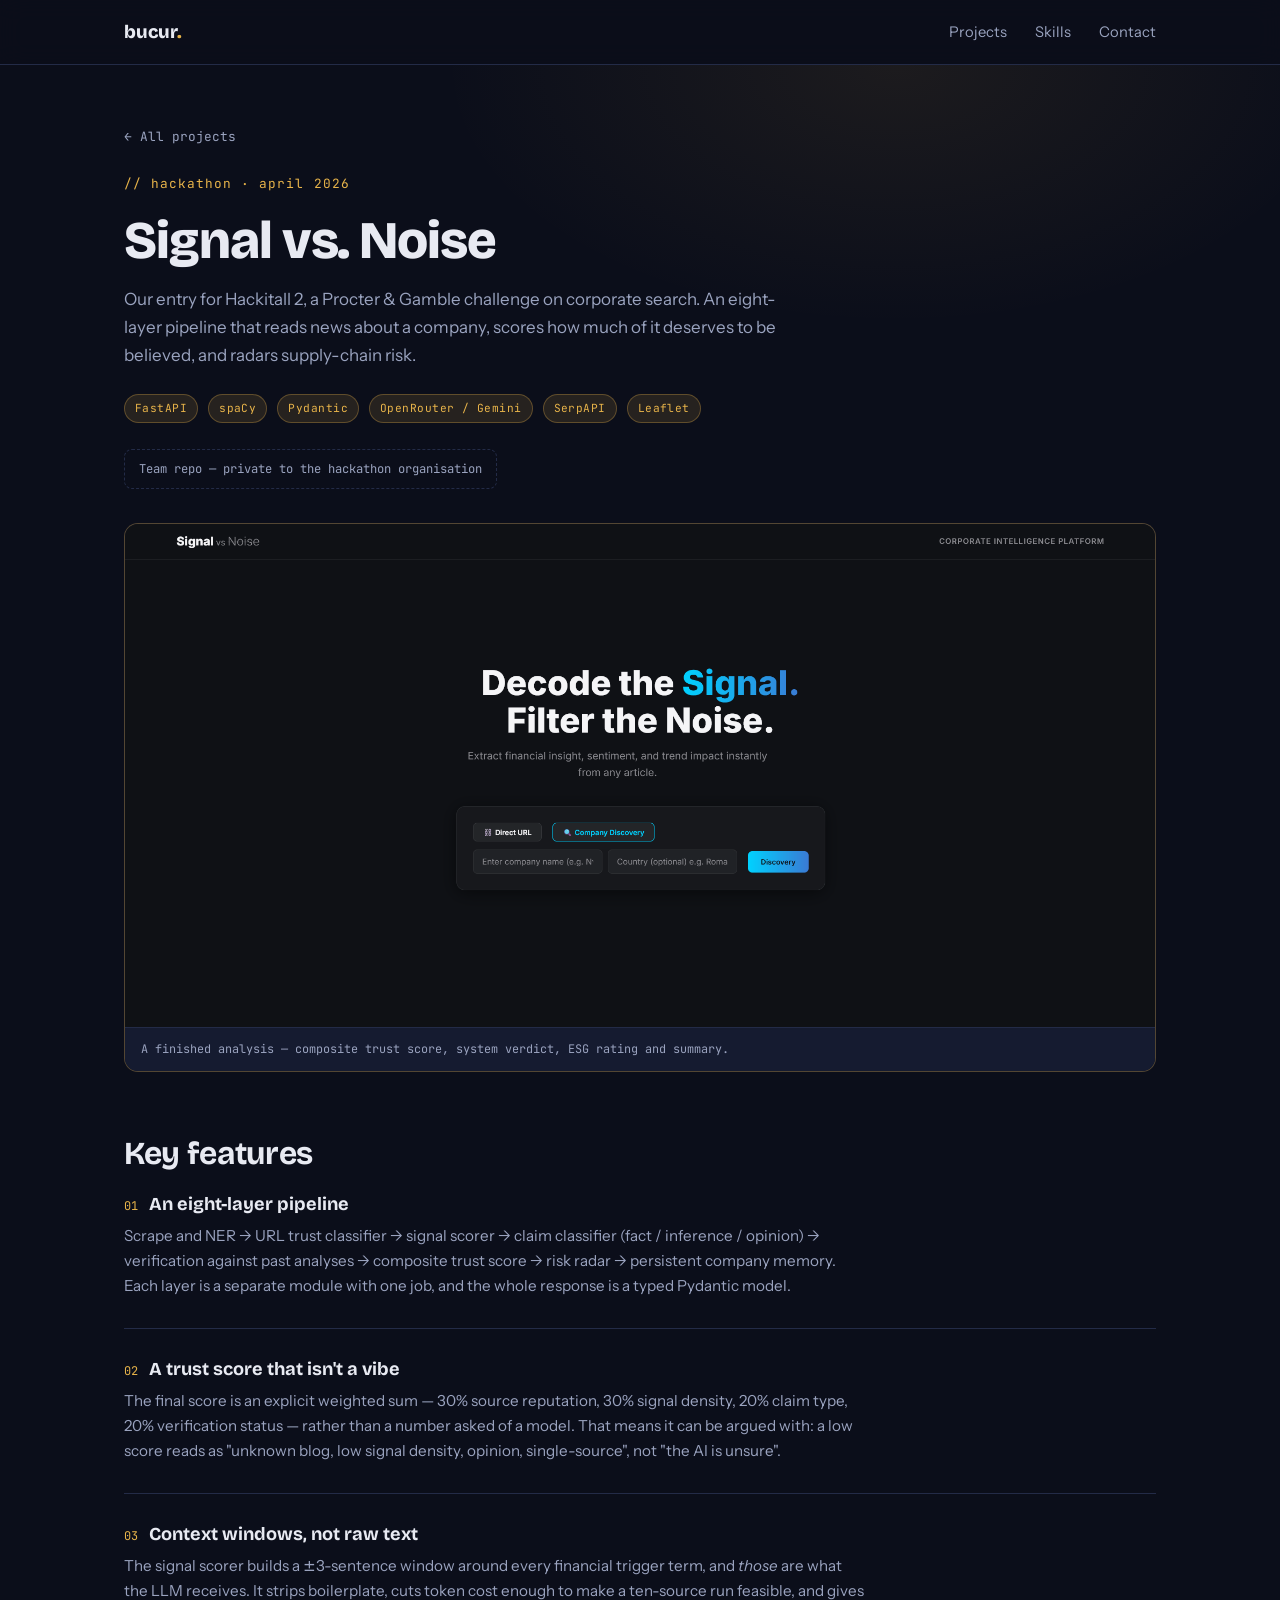
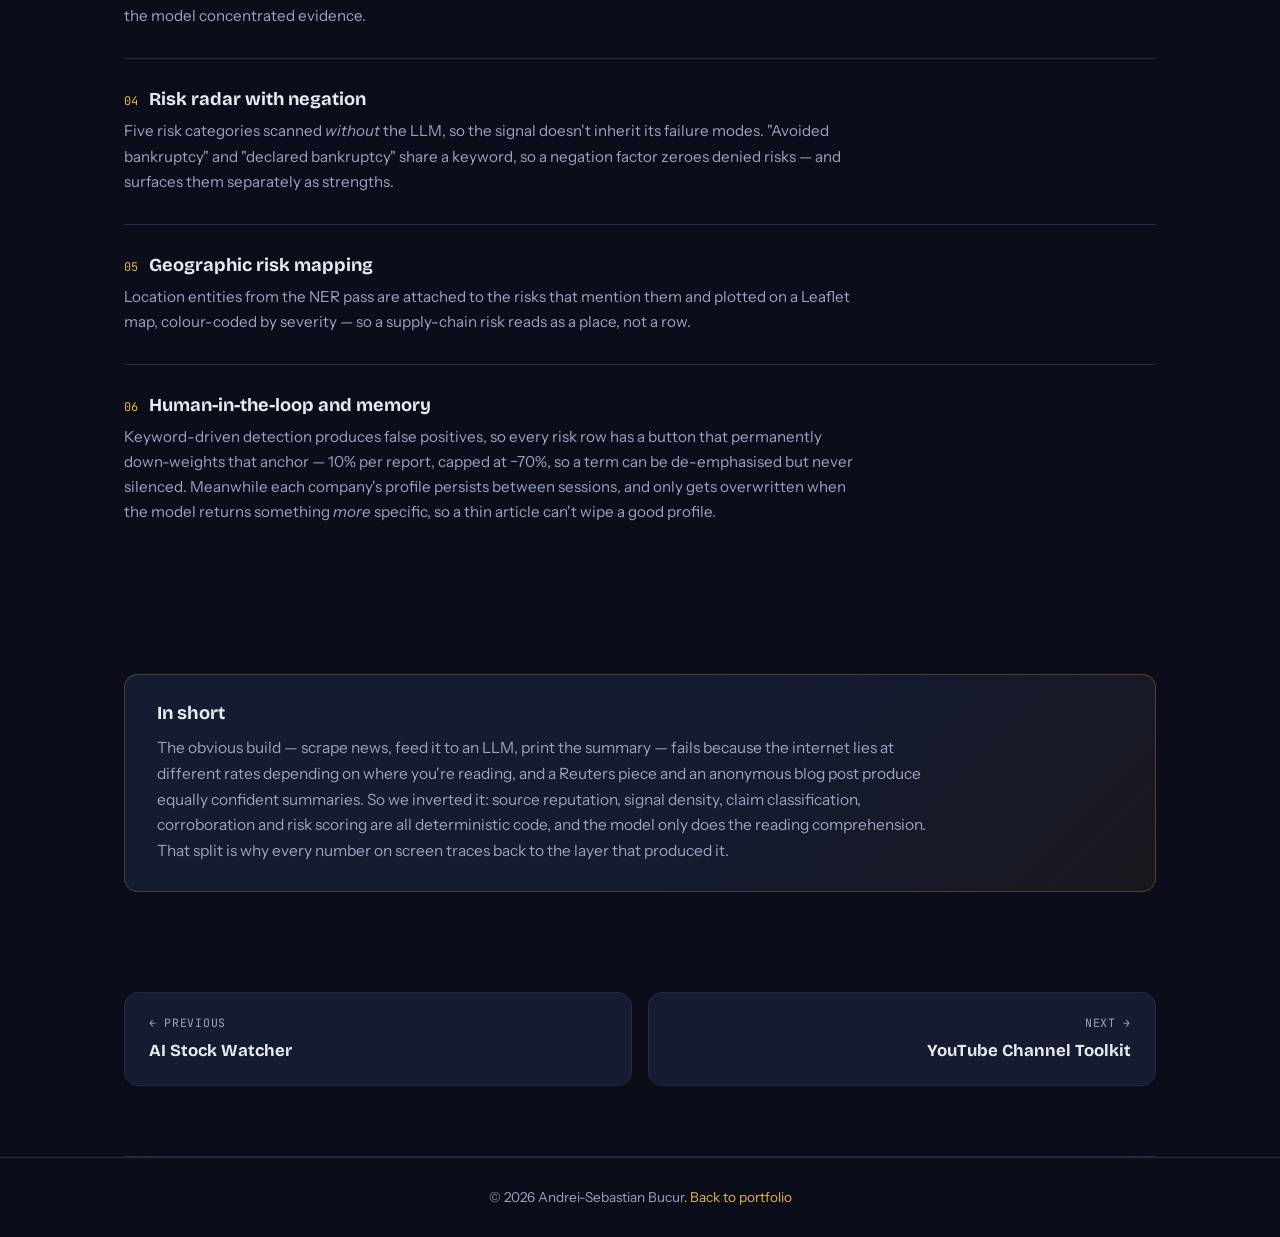
==== projects/signal-vs-noise.html @ fd860e11 "Initial commit" ====
<!DOCTYPE html>
<html lang="en">
<head>
<meta charset="UTF-8">
<meta name="viewport" content="width=device-width, initial-scale=1.0">
<meta name="theme-color" content="#0B0E1A">
<meta name="description" content="Signal vs. Noise — a Hackitall 2 (P&G) entry: an eight-layer corporate-intelligence pipeline that scores how much to trust a news article about a company and radars supply-chain risk.">
<title>Signal vs. Noise — Andrei-Sebastian Bucur</title>
<link rel="preconnect" href="https://fonts.googleapis.com">
<link rel="preconnect" href="https://fonts.gstatic.com" crossorigin>
<link href="https://fonts.googleapis.com/css2?family=Bricolage+Grotesque:opsz,wght@12..96,400;12..96,600;12..96,700;12..96,800&family=Instrument+Sans:wght@400;500;600&family=JetBrains+Mono:wght@400;500&display=swap" rel="stylesheet">
<link rel="stylesheet" href="../assets/site.css">
</head>
<body>

<nav id="nav">
  <div class="scroll-progress" id="scrollProgress"></div>
  <div class="wrap nav-inner">
    <a class="logo" href="../index.html">bucur<span>.</span></a>
    <div class="nav-links">
      <a href="../index.html#projects">Projects</a>
      <a href="../index.html#skills">Skills</a>
      <a href="../index.html#contact">Contact</a>
    </div>
  </div>
</nav>

<header class="case-hero">
  <div class="wrap">
    <a class="back-link" href="../index.html#projects"><span class="arw">←</span> All projects</a>
    <p class="eyebrow">// hackathon · april 2026</p>
    <h1>Signal vs. Noise</h1>
    <p class="case-tagline">Our entry for Hackitall 2, a Procter &amp; Gamble challenge on corporate search. An eight-layer pipeline that reads news about a company, scores how much of it deserves to be believed, and radars supply-chain risk.</p>
    <div class="case-meta">
      <span class="tag">FastAPI</span><span class="tag">spaCy</span><span class="tag">Pydantic</span>
      <span class="tag">OpenRouter / Gemini</span><span class="tag">SerpAPI</span><span class="tag">Leaflet</span>
    </div>
    <div class="case-links">
      <span class="repo-note">Team repo — private to the hackathon organisation</span>
    </div>

    <figure class="shot hero-shot">
      <img src="../images/signal/hero.png" alt="A completed Signal vs. Noise analysis card with composite trust score, ESG score and AI summary" loading="lazy">
      <figcaption>A finished analysis — composite trust score, system verdict, ESG rating and summary.</figcaption>
    </figure>
  </div>
</header>

<main>

<section class="case-sec">
  <div class="wrap">
    <h2>Key features</h2>
    <div class="features">

      <div class="feature wide">
        <div class="feature-text">
          <h3><span class="idx">01</span> An eight-layer pipeline</h3>
          <p>Scrape and NER → URL trust classifier → signal scorer → claim classifier (fact / inference / opinion) → verification against past analyses → composite trust score → risk radar → persistent company memory. Each layer is a separate module with one job, and the whole response is a typed Pydantic model.</p>
        </div>
      </div>

      <div class="feature wide">
        <div class="feature-text">
          <h3><span class="idx">02</span> A trust score that isn't a vibe</h3>
          <p>The final score is an explicit weighted sum — 30% source reputation, 30% signal density, 20% claim type, 20% verification status — rather than a number asked of a model. That means it can be argued with: a low score reads as "unknown blog, low signal density, opinion, single-source", not "the AI is unsure".</p>
        </div>
      </div>

      <div class="feature wide">
        <div class="feature-text">
          <h3><span class="idx">03</span> Context windows, not raw text</h3>
          <p>The signal scorer builds a ±3-sentence window around every financial trigger term, and <em>those</em> are what the LLM receives. It strips boilerplate, cuts token cost enough to make a ten-source run feasible, and gives the model concentrated evidence.</p>
        </div>
      </div>

      <div class="feature wide">
        <div class="feature-text">
          <h3><span class="idx">04</span> Risk radar with negation</h3>
          <p>Five risk categories scanned <em>without</em> the LLM, so the signal doesn't inherit its failure modes. "Avoided bankruptcy" and "declared bankruptcy" share a keyword, so a negation factor zeroes denied risks — and surfaces them separately as strengths.</p>
        </div>
      </div>

      <div class="feature wide">
        <div class="feature-text">
          <h3><span class="idx">05</span> Geographic risk mapping</h3>
          <p>Location entities from the NER pass are attached to the risks that mention them and plotted on a Leaflet map, colour-coded by severity — so a supply-chain risk reads as a place, not a row.</p>
        </div>
      </div>

      <div class="feature wide">
        <div class="feature-text">
          <h3><span class="idx">06</span> Human-in-the-loop and memory</h3>
          <p>Keyword-driven detection produces false positives, so every risk row has a button that permanently down-weights that anchor — 10% per report, capped at −70%, so a term can be de-emphasised but never silenced. Meanwhile each company's profile persists between sessions, and only gets overwritten when the model returns something <em>more</em> specific, so a thin article can't wipe a good profile.</p>
        </div>
      </div>

    </div>
  </div>
</section>

<section class="case-sec">
  <div class="wrap">
    <div class="summary">
      <h2>In short</h2>
      <p>The obvious build — scrape news, feed it to an LLM, print the summary — fails because the internet lies at different rates depending on where you're reading, and a Reuters piece and an anonymous blog post produce equally confident summaries. So we inverted it: source reputation, signal density, claim classification, corroboration and risk scoring are all deterministic code, and the model only does the reading comprehension. That split is why every number on screen traces back to the layer that produced it.</p>
    </div>
  </div>
</section>

<div class="wrap">
  <nav class="case-nav">
    <a class="prev" href="stock-watcher.html">
      <div class="dir">← PREVIOUS</div>
      <div class="nm">AI Stock Watcher</div>
    </a>
    <a class="next" href="youtube-toolkit.html">
      <div class="dir">NEXT →</div>
      <div class="nm">YouTube Channel Toolkit</div>
    </a>
  </nav>
</div>

</main>

<footer>
  <div class="wrap">© 2026 Andrei-Sebastian Bucur<span>.</span> <a href="../index.html" style="color:var(--amber)">Back to portfolio</a></div>
</footer>

<script src="../assets/site.js"></script>
</body>
</html>
---- assets/site.css ----
/* ============================================================
   Andrei-Sebastian Bucur — portfolio design system
   Shared by index.html and every page in projects/
   ============================================================ */

:root{
  --bg:#0B0E1A;
  --bg-raise:#121729;
  --bg-card:#151B30;
  --line:#232B47;
  --text:#E8EAF2;
  --text-dim:#9AA3BF;
  --amber:#E8B44A;
  --amber-soft:rgba(232,180,74,.12);
  --teal:#5FC2BA;
  --radius:14px;
  --max:1080px;
}
*{margin:0;padding:0;box-sizing:border-box}
html{scroll-behavior:smooth;scroll-padding-top:64px}
body{
  background:var(--bg);
  color:var(--text);
  font-family:"Instrument Sans",system-ui,sans-serif;
  font-size:17px;
  line-height:1.65;
  -webkit-font-smoothing:antialiased;
}
::selection{background:var(--amber);color:#0B0E1A}
h1,h2,h3{font-family:"Bricolage Grotesque",sans-serif;line-height:1.1}
a{color:inherit;text-decoration:none}
img{max-width:100%;display:block}
.mono{font-family:"JetBrains Mono",monospace}
.wrap{max-width:var(--max);margin:0 auto;padding:0 24px}

/* ---- nav ---- */
nav{
  position:sticky;top:0;z-index:50;
  background:rgba(11,14,26,.82);
  backdrop-filter:blur(12px);
  border-bottom:1px solid var(--line);
  transition:background .3s ease, border-color .3s ease;
}
.scroll-progress{
  position:absolute;top:0;left:0;height:2px;
  width:0%;
  background:linear-gradient(90deg,var(--amber),var(--teal));
  transition:width .1s linear;
}
.nav-inner{display:flex;align-items:center;justify-content:space-between;height:64px;transition:height .3s ease}
nav.scrolled .nav-inner{height:54px}
nav.scrolled{background:rgba(11,14,26,.94);border-color:rgba(232,180,74,.2)}
.logo{font-family:"Bricolage Grotesque",sans-serif;font-weight:800;font-size:1.15rem}
.logo span{color:var(--amber)}
.nav-links{display:flex;gap:28px;font-size:.92rem;color:var(--text-dim)}
.nav-links a{position:relative;padding:4px 0;transition:color .2s ease}
.nav-links a::after{
  content:"";position:absolute;left:0;bottom:-2px;
  width:0;height:1px;background:var(--amber);
  transition:width .25s ease;
}
.nav-links a:hover,.nav-links a:focus-visible{color:var(--text)}
.nav-links a:hover::after{width:100%}
.nav-links a.active{color:var(--amber)}
.nav-links a.active::after{width:100%}
a:focus-visible,button:focus-visible{outline:2px solid var(--amber);outline-offset:3px;border-radius:4px}

/* ---- hero (landing) ---- */
.hero{position:relative;padding:110px 0 90px;overflow:hidden}
.hero::before{
  content:"";
  position:absolute;inset:0;
  background:
    radial-gradient(600px 380px at 78% 12%, rgba(232,180,74,.09), transparent 65%),
    radial-gradient(500px 340px at 12% 88%, rgba(95,194,186,.06), transparent 65%);
  pointer-events:none;
}
.hero-grid{
  position:absolute;inset:0;
  background-image:linear-gradient(var(--line) 1px, transparent 1px),linear-gradient(90deg, var(--line) 1px, transparent 1px);
  background-size:56px 56px;
  opacity:.14;
  mask-image:radial-gradient(ellipse 80% 70% at 50% 30%, black, transparent);
  -webkit-mask-image:radial-gradient(ellipse 80% 70% at 50% 30%, black, transparent);
  pointer-events:none;
  will-change:transform;
}
.eyebrow{
  font-family:"JetBrains Mono",monospace;
  font-size:.8rem;letter-spacing:.08em;
  color:var(--amber);
  margin-bottom:18px;
}
.hero h1{
  font-size:clamp(2.6rem,6.5vw,4.6rem);
  font-weight:800;
  letter-spacing:-.02em;
  max-width:18ch;
}
.hero h1 em{font-style:normal;color:var(--amber)}
.hero-role{
  margin-top:14px;
  font-family:"JetBrains Mono",monospace;
  font-size:.95rem;
  color:var(--teal);
  letter-spacing:.04em;
}
.hero p.lede{margin-top:22px;max-width:56ch;color:var(--text-dim);font-size:1.08rem}
.hero-cta{margin-top:34px;display:flex;gap:14px;flex-wrap:wrap}
.btn{
  display:inline-flex;align-items:center;gap:8px;
  padding:12px 24px;border-radius:10px;
  font-weight:600;font-size:.95rem;
  border:1px solid transparent;
  cursor:pointer;
  font-family:"Instrument Sans",sans-serif;
  transition:transform .15s ease, background .15s ease, border-color .15s ease;
}
.btn:hover{transform:translateY(-2px)}
.btn-primary{background:var(--amber);color:#0B0E1A}
.btn-primary:hover{background:#F0C264}
.btn-ghost{border-color:var(--line);color:var(--text);background:transparent}
.btn-ghost:hover{border-color:var(--amber)}
.btn-sm{padding:9px 18px;font-size:.88rem}

/* stat strip */
.stats{
  margin-top:64px;
  display:grid;
  grid-template-columns:repeat(4,1fr);
  border:1px solid var(--line);
  border-radius:var(--radius);
  background:var(--bg-raise);
  position:relative;z-index:1;
}
.stat{padding:22px 24px;border-right:1px solid var(--line)}
.stat:last-child{border-right:none}
.stat .num{font-family:"Bricolage Grotesque",sans-serif;font-size:1.7rem;font-weight:700;color:var(--text)}
.stat .lbl{font-family:"JetBrains Mono",monospace;font-size:.72rem;color:var(--text-dim);letter-spacing:.05em;margin-top:4px}
.stat.creator .num{color:var(--amber)}

/* ---- sections ---- */
section{padding:88px 0}
.sec-eyebrow{
  font-family:"JetBrains Mono",monospace;
  font-size:.78rem;letter-spacing:.1em;
  color:var(--teal);
  margin-bottom:12px;
}
h2.sec-title{font-size:clamp(1.7rem,3.5vw,2.4rem);font-weight:700;letter-spacing:-.01em;margin-bottom:14px}
.sec-sub{color:var(--text-dim);max-width:60ch;margin-bottom:44px}

/* about */
.about-grid{display:grid;grid-template-columns:1.4fr 1fr;gap:48px;align-items:start}
.about-grid p+p{margin-top:16px}
.about-grid p{color:var(--text-dim)}
.about-grid strong{color:var(--text);font-weight:600}
.fact-card{background:var(--bg-card);border:1px solid var(--line);border-radius:var(--radius);padding:26px}
.fact-card h3{font-size:1rem;margin-bottom:16px;color:var(--amber)}
.fact-card ul{list-style:none}
.fact-card li{
  display:flex;gap:10px;padding:9px 0;
  border-bottom:1px solid var(--line);
  font-size:.92rem;color:var(--text-dim);
}
.fact-card li:last-child{border-bottom:none}
.fact-card li::before{content:"▸";color:var(--teal);flex-shrink:0}

/* ---- project cards (landing) ---- */
.proj-grid{display:grid;grid-template-columns:repeat(2,1fr);gap:20px}
.card{
  position:relative;
  background:var(--bg-card);
  border:1px solid var(--line);
  border-radius:var(--radius);
  padding:28px;
  display:flex;flex-direction:column;gap:14px;
  overflow:hidden;
  transition:transform .18s ease, border-color .18s ease;
}
.card::before{
  content:"";
  position:absolute;top:0;left:0;right:0;height:2px;
  background:linear-gradient(90deg,var(--amber),var(--teal));
  transform:scaleX(0);transform-origin:left;
  transition:transform .3s ease;
}
.card:hover{transform:translateY(-4px);border-color:rgba(232,180,74,.45)}
.card:hover::before{transform:scaleX(1)}
.card.featured{
  grid-column:1 / -1;
  background:linear-gradient(135deg, var(--bg-card) 55%, rgba(232,180,74,.07));
  border-color:rgba(232,180,74,.35);
  padding:34px;
}
.card.featured h3{font-size:1.5rem}

/* On wide screens the featured card runs the full grid width, so a 16:9
   thumbnail above the text would be ~580px of image before a word is read.
   Put it beside the copy instead, stretched to the card's own height. */
@media (min-width:861px){
  .card.featured{
    display:grid;
    grid-template-columns:1fr .92fr;
    grid-template-rows:auto auto auto 1fr auto auto;
    column-gap:34px;
  }
  .card.featured .feat-label{grid-area:1/1/2/2}
  .card.featured .card-top{grid-area:2/1/3/2}
  .card.featured > p{grid-area:3/1/4/2}
  .card.featured ul.hl{grid-area:4/1/5/2}
  .card.featured .tag-row{grid-area:5/1/6/2}
  .card.featured .card-cta{grid-area:6/1/7/2}
  .card.featured .card-thumb{grid-area:1/2/7/3;aspect-ratio:auto;align-self:stretch}
}
.feat-label{font-family:"JetBrains Mono",monospace;font-size:.68rem;letter-spacing:.14em;color:var(--amber)}
.card-top{display:flex;justify-content:space-between;align-items:center;gap:12px}
.card h3{font-size:1.2rem;font-weight:700}
.tag{
  font-family:"JetBrains Mono",monospace;
  font-size:.7rem;letter-spacing:.04em;
  color:var(--amber);
  background:var(--amber-soft);
  border:1px solid rgba(232,180,74,.3);
  padding:4px 10px;border-radius:999px;
  white-space:nowrap;
}
.card p{color:var(--text-dim);font-size:.95rem}
.card .foot{font-family:"JetBrains Mono",monospace;font-size:.72rem;color:var(--teal);margin-top:auto}

/* card thumbnail + highlight bullets + "read case study" affordance */
.card-thumb{
  border:1px solid var(--line);
  border-radius:10px;
  overflow:hidden;
  background:var(--bg-raise);
  aspect-ratio:16/9;
}
.card-thumb img{width:100%;height:100%;object-fit:cover;object-position:top center}
.card-thumb .ph-mini{
  height:100%;display:flex;align-items:center;justify-content:center;
  font-family:"JetBrains Mono",monospace;font-size:.68rem;color:var(--text-dim);
  background:
    repeating-linear-gradient(45deg, rgba(35,43,71,.5) 0 10px, transparent 10px 20px);
  text-align:center;padding:12px;
}
.card ul.hl{list-style:none;display:flex;flex-direction:column;gap:7px}
.card ul.hl li{
  display:flex;gap:9px;font-size:.9rem;color:var(--text-dim);line-height:1.5;
}
.card ul.hl li::before{content:"▸";color:var(--teal);flex-shrink:0}
.card-cta{
  font-family:"JetBrains Mono",monospace;font-size:.75rem;
  color:var(--amber);display:inline-flex;align-items:center;gap:7px;
  margin-top:auto;
}
.card-cta .arw{transition:transform .2s ease;display:inline-block}
.card:hover .card-cta .arw{transform:translateX(4px)}
.tag-row{display:flex;gap:7px;flex-wrap:wrap}
.tag-row .tag{font-size:.66rem;padding:3px 9px}

/* ---- creator strip ---- */
.creator{background:var(--bg-raise);border-top:1px solid var(--line);border-bottom:1px solid var(--line)}
.creator-grid{display:grid;grid-template-columns:1fr 1fr;gap:48px;align-items:center}
.creator-grid p{color:var(--text-dim)}
.creator-grid p+p{margin-top:16px}
.big-stats{display:grid;grid-template-columns:1fr 1fr;gap:16px}
.big-stat{background:var(--bg-card);border:1px solid var(--line);border-radius:var(--radius);padding:28px 24px;text-align:center}
.big-stat .num{font-family:"Bricolage Grotesque",sans-serif;font-size:2.4rem;font-weight:800;color:var(--amber)}
.big-stat .lbl{font-family:"JetBrains Mono",monospace;font-size:.72rem;color:var(--text-dim);letter-spacing:.06em;margin-top:6px}

/* ---- skills ---- */
.skill-groups{display:grid;grid-template-columns:repeat(3,1fr);gap:20px}
.skill-group{background:var(--bg-card);border:1px solid var(--line);border-radius:var(--radius);padding:26px}
.skill-group h3{font-size:.95rem;margin-bottom:16px;color:var(--teal);font-family:"JetBrains Mono",monospace;font-weight:500;letter-spacing:.05em}
.chips{display:flex;flex-wrap:wrap;gap:8px}
.chip{font-size:.85rem;color:var(--text);background:var(--bg-raise);border:1px solid var(--line);padding:6px 14px;border-radius:8px}

/* ---- contact / footer ---- */
.contact{text-align:center}
.contact .sec-sub{margin-left:auto;margin-right:auto}
.contact-links{display:flex;justify-content:center;gap:14px;flex-wrap:wrap;margin-top:8px}
footer{border-top:1px solid var(--line);padding:28px 0;text-align:center;color:var(--text-dim);font-size:.85rem}
footer span{color:var(--amber)}

/* ============================================================
   CASE-STUDY PAGES
   ============================================================ */

.case-hero{position:relative;padding:56px 0 40px;overflow:hidden}
.case-hero::before{
  content:"";position:absolute;inset:0;
  background:radial-gradient(700px 400px at 70% 0%, rgba(232,180,74,.08), transparent 65%);
  pointer-events:none;
}
.back-link{
  font-family:"JetBrains Mono",monospace;font-size:.8rem;color:var(--text-dim);
  display:inline-flex;align-items:center;gap:8px;margin-bottom:26px;
  transition:color .2s ease;
}
.back-link:hover{color:var(--amber)}
.back-link .arw{transition:transform .2s ease;display:inline-block}
.back-link:hover .arw{transform:translateX(-4px)}
.case-hero h1{font-size:clamp(2.1rem,5vw,3.3rem);font-weight:800;letter-spacing:-.02em;max-width:20ch}
.case-tagline{margin-top:16px;max-width:62ch;color:var(--text-dim);font-size:1.06rem}
.case-meta{display:flex;gap:10px;flex-wrap:wrap;margin-top:24px}
.case-links{display:flex;gap:12px;flex-wrap:wrap;margin-top:26px;align-items:center}
.repo-note{
  font-family:"JetBrains Mono",monospace;font-size:.76rem;color:var(--text-dim);
  border:1px dashed var(--line);border-radius:8px;padding:9px 14px;
}

/* case-study section rhythm — tighter than the landing page */
.case-sec{padding:60px 0}
.case-sec:first-of-type{padding-top:24px}
.case-sec h2{font-size:clamp(1.5rem,3vw,2rem);font-weight:700;letter-spacing:-.01em;margin-bottom:16px}
.case-sec p{color:var(--text-dim);max-width:68ch}
.case-sec p+p{margin-top:14px}
.case-sec strong{color:var(--text);font-weight:600}
.case-sec code{
  font-family:"JetBrains Mono",monospace;font-size:.86em;
  background:var(--bg-raise);border:1px solid var(--line);
  padding:1px 6px;border-radius:5px;color:var(--teal);
}

/* screenshots */
.shot{
  margin:26px 0;
  border:1px solid var(--line);
  border-radius:var(--radius);
  overflow:hidden;
  background:var(--bg-raise);
}
.shot img{
  width:100%;height:auto;display:block;
  cursor:zoom-in;
  background:var(--bg-card);
}
.shot figcaption{
  font-family:"JetBrains Mono",monospace;
  font-size:.74rem;color:var(--text-dim);
  padding:12px 16px;
  border-top:1px solid var(--line);
  background:var(--bg-card);
  line-height:1.6;
  overflow-wrap:break-word;   /* mono captions can contain long unbroken tokens */
}
.shot.hero-shot{margin:34px 0 0;border-color:rgba(232,180,74,.3)}
.shot.portrait{max-width:340px}

/* placeholder shown when the screenshot file isn't there yet */
.shot-ph{
  display:flex;flex-direction:column;align-items:center;justify-content:center;
  gap:10px;
  min-height:260px;padding:34px 24px;text-align:center;
  background:
    repeating-linear-gradient(45deg, rgba(35,43,71,.45) 0 12px, transparent 12px 24px);
}
.shot.portrait .shot-ph{min-height:420px}
.shot-ph .ph-icon{opacity:.5}
.shot-ph .ph-title{font-family:"Bricolage Grotesque",sans-serif;font-size:1rem;font-weight:600;color:var(--text-dim)}
.shot-ph .ph-file{
  font-family:"JetBrains Mono",monospace;font-size:.74rem;
  color:var(--teal);
  background:rgba(95,194,186,.08);
  border:1px solid rgba(95,194,186,.25);
  border-radius:6px;padding:5px 11px;
  word-break:break-all;
}

/* ---- feature blocks: short text beside its screenshot ---- */
.features{display:flex;flex-direction:column;gap:0}
.feature{
  display:grid;
  grid-template-columns:1fr 1fr;
  gap:30px;
  align-items:center;
  padding:30px 0;
  border-top:1px solid var(--line);
}
.feature:first-child{border-top:none;padding-top:6px}
.feature.wide{grid-template-columns:1fr}          /* no screenshot for this one */
.feature.wide .feature-text p{max-width:74ch}
.feature h3{
  font-size:1.14rem;font-weight:700;margin-bottom:9px;
  display:flex;align-items:baseline;gap:11px;
}
.feature h3 .idx{
  font-family:"JetBrains Mono",monospace;font-size:.75rem;
  color:var(--amber);font-weight:400;flex-shrink:0;
}
.feature p{color:var(--text-dim);font-size:.95rem;max-width:52ch}
.feature .shot{margin:0}
.feature .shot-ph{min-height:200px}
.feature .shot.portrait{max-width:250px;margin:0 auto}
.feature .shot.portrait .shot-ph{min-height:340px}

/* ---- closing summary ---- */
.summary{
  background:linear-gradient(135deg, var(--bg-card) 60%, rgba(232,180,74,.06));
  border:1px solid rgba(232,180,74,.26);
  border-radius:var(--radius);
  padding:28px 32px;
}
.summary h2{font-size:1.15rem;margin-bottom:12px}
.summary p{color:var(--text-dim);font-size:.97rem;max-width:78ch}

/* "what I'd tell an interviewer" */
.takeaways{
  background:linear-gradient(135deg, var(--bg-card) 55%, rgba(232,180,74,.06));
  border:1px solid rgba(232,180,74,.28);
  border-radius:var(--radius);
  padding:30px 32px;
}
.takeaways h2{margin-bottom:18px;font-size:1.3rem}
.takeaways ul{list-style:none;display:flex;flex-direction:column;gap:16px}
/* NOT display:flex — these list items contain inline <strong>/<code>/<a>, and a
   flex container would make each of those its own flex item, shattering the
   sentence into side-by-side columns. Absolute-position the marker instead. */
.takeaways li{
  position:relative;
  padding-left:26px;
  color:var(--text-dim);font-size:.96rem;line-height:1.6;
}
.takeaways li::before{
  content:"→";
  position:absolute;left:0;top:0;
  color:var(--amber);
  font-family:"JetBrains Mono",monospace;
}
.takeaways li strong{color:var(--text);font-weight:600}

/* prev / next */
.case-nav{
  display:grid;grid-template-columns:1fr 1fr;gap:16px;
  padding:40px 0 70px;
}
.case-nav a{
  border:1px solid var(--line);
  border-radius:var(--radius);
  background:var(--bg-card);
  padding:20px 24px;
  transition:border-color .2s ease, transform .18s ease;
}
.case-nav a:hover{border-color:rgba(232,180,74,.45);transform:translateY(-3px)}
.case-nav .dir{font-family:"JetBrains Mono",monospace;font-size:.72rem;color:var(--text-dim);letter-spacing:.06em}
.case-nav .nm{font-family:"Bricolage Grotesque",sans-serif;font-weight:700;font-size:1.05rem;margin-top:5px}
.case-nav a.next{text-align:right}

/* lightbox */
.lightbox{
  position:fixed;inset:0;z-index:200;
  background:rgba(6,8,16,.94);
  display:none;align-items:center;justify-content:center;
  padding:32px;
  cursor:zoom-out;
}
.lightbox.open{display:flex}
.lightbox img{max-width:100%;max-height:100%;border-radius:10px;border:1px solid var(--line)}
.lightbox-close{
  position:absolute;top:20px;right:24px;
  background:none;border:none;color:var(--text-dim);
  font-size:2rem;line-height:1;cursor:pointer;
}
.lightbox-close:hover{color:var(--amber)}

/* ---- reveal animation ---- */
.reveal{opacity:0;transform:translateY(28px);transition:opacity .7s cubic-bezier(.16,.8,.24,1), transform .7s cubic-bezier(.16,.8,.24,1)}
.reveal.in{opacity:1;transform:none}
.proj-grid .card.reveal{transition-delay:var(--d,0s)}
@media (prefers-reduced-motion: reduce){
  html{scroll-behavior:auto}
  .reveal{opacity:1;transform:none;transition:none}
  .btn,.card,.case-nav a{transition:none}
  .card::before{transition:none}
  .hero-grid,.hero::before{transform:none !important}
}

/* ---- responsive ---- */
@media (max-width:860px){
  .stats{grid-template-columns:repeat(2,1fr)}
  .stat:nth-child(2){border-right:none}
  .stat:nth-child(1),.stat:nth-child(2){border-bottom:1px solid var(--line)}
  .about-grid,.creator-grid{grid-template-columns:1fr}
  .proj-grid{grid-template-columns:1fr}
  .skill-groups{grid-template-columns:1fr}
  .nav-links{display:none}
  section{padding:64px 0}
  .case-sec{padding:46px 0}
  .feature{grid-template-columns:1fr;gap:20px}
  .feature p{max-width:none}
  .case-nav{grid-template-columns:1fr}
  .case-nav a.next{text-align:left}
}
@media (max-width:480px){
  /* tags are nowrap by default so they read as chips; on a narrow phone a long
     one ("YouTube Data / Analytics API") would push the page wider than the
     viewport, so let those wrap instead. */
  .case-meta .tag{white-space:normal}
}
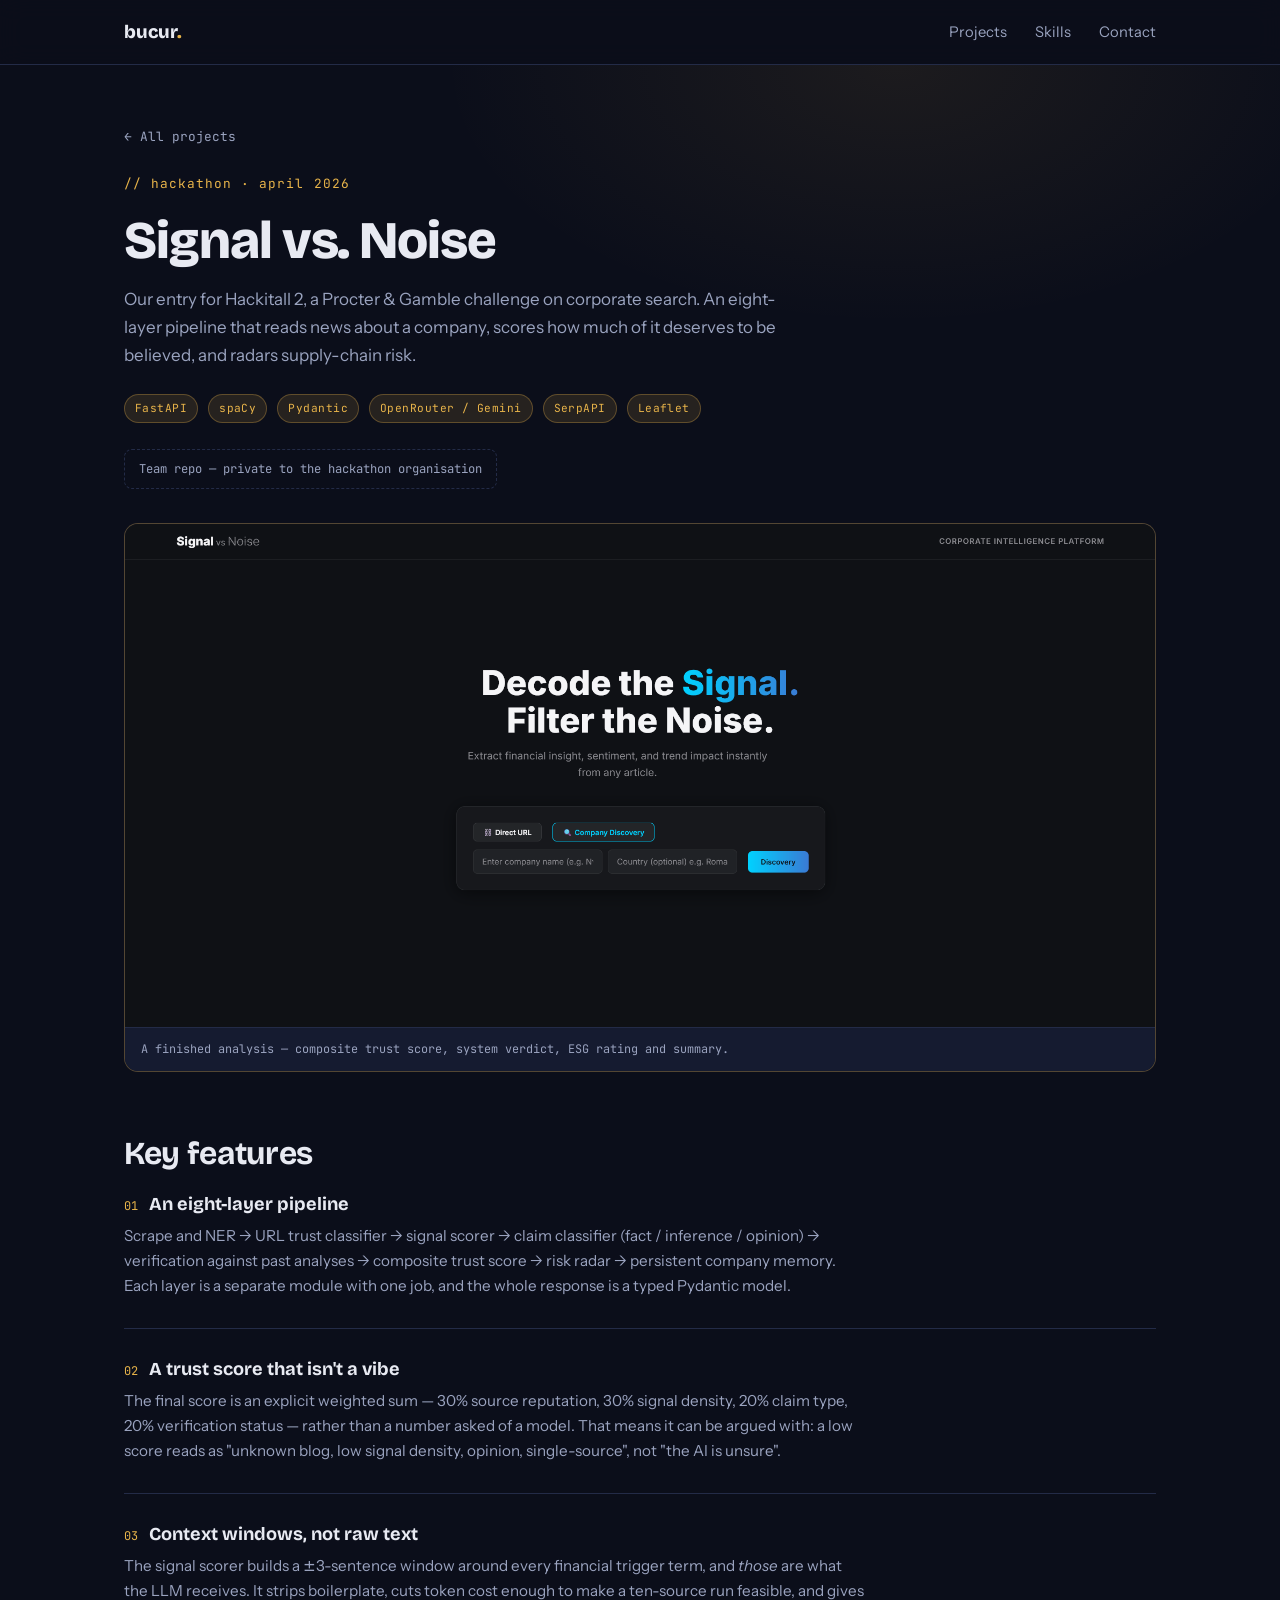
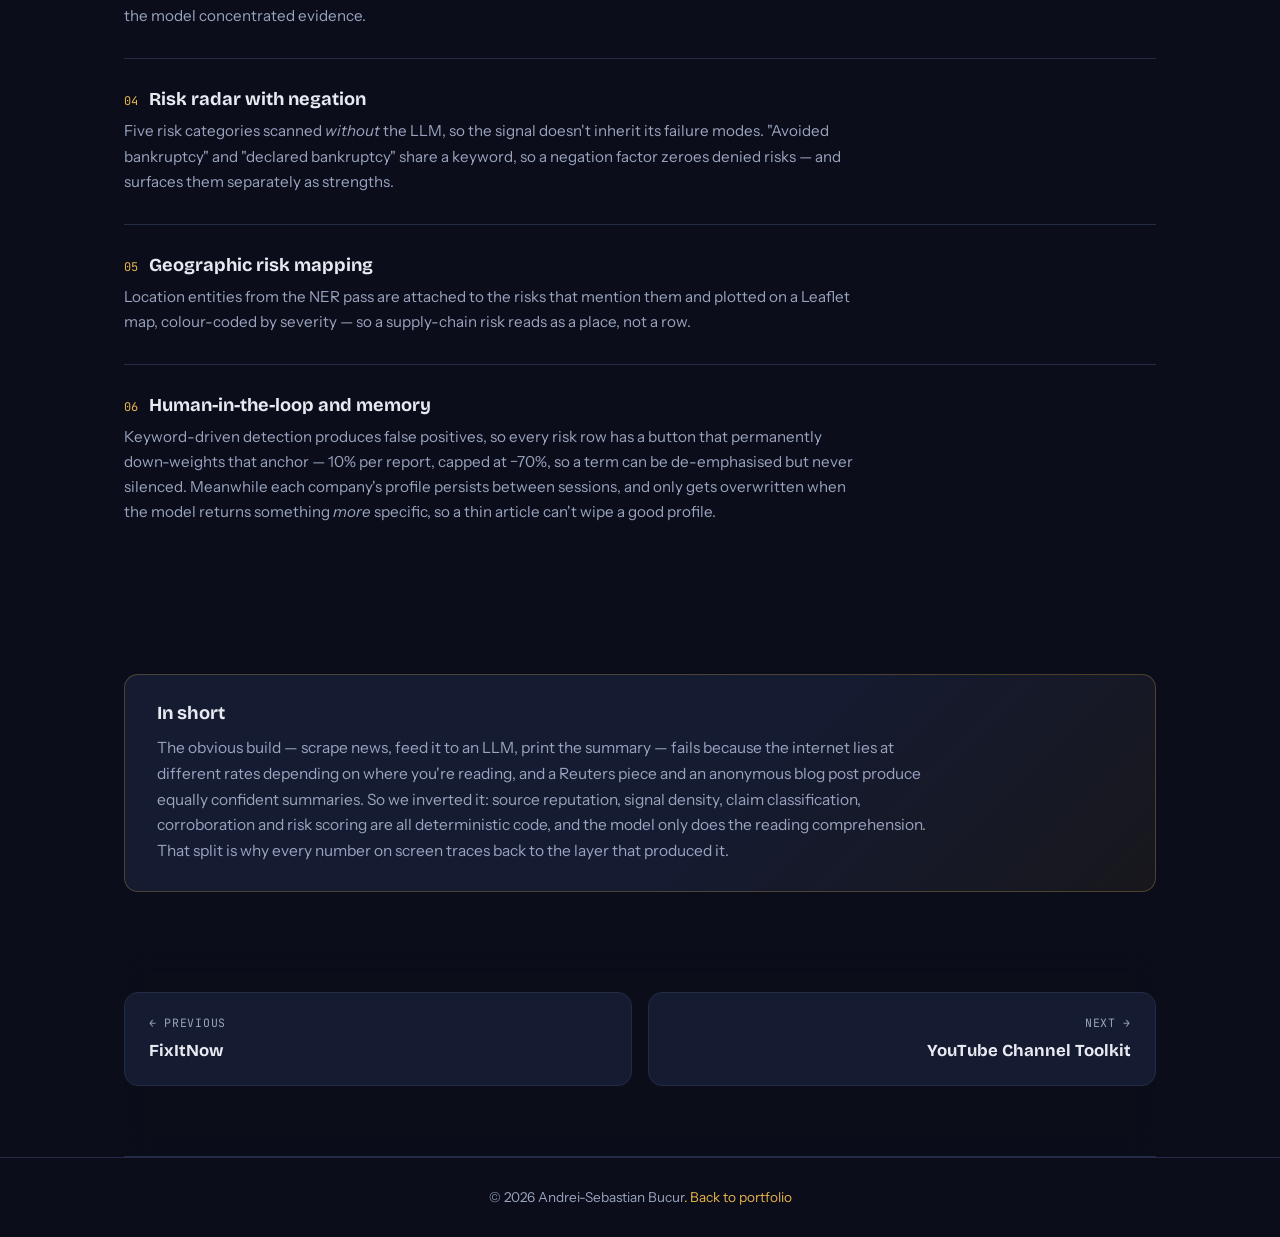
==== commit c605806e: "Added FixItNow" ====
--- a/projects/signal-vs-noise.html
+++ b/projects/signal-vs-noise.html
@@ -110,9 +110,9 @@
 
 <div class="wrap">
   <nav class="case-nav">
-    <a class="prev" href="stock-watcher.html">
+    <a class="prev" href="fixitnow.html">
       <div class="dir">← PREVIOUS</div>
-      <div class="nm">AI Stock Watcher</div>
+      <div class="nm">FixItNow</div>
     </a>
     <a class="next" href="youtube-toolkit.html">
       <div class="dir">NEXT →</div>
--- a/assets/site.css
+++ b/assets/site.css
@@ -208,7 +208,7 @@
   .card.featured .feat-label{grid-area:1/1/2/2}
   .card.featured .card-top{grid-area:2/1/3/2}
   .card.featured > p{grid-area:3/1/4/2}
-  .card.featured ul.hl{grid-area:4/1/5/2}
+  /* row 4 is an empty 1fr spacer that pushes the tags and CTA to the bottom */
   .card.featured .tag-row{grid-area:5/1/6/2}
   .card.featured .card-cta{grid-area:6/1/7/2}
   .card.featured .card-thumb{grid-area:1/2/7/3;aspect-ratio:auto;align-self:stretch}
@@ -228,7 +228,7 @@
 .card p{color:var(--text-dim);font-size:.95rem}
 .card .foot{font-family:"JetBrains Mono",monospace;font-size:.72rem;color:var(--teal);margin-top:auto}
 
-/* card thumbnail + highlight bullets + "read case study" affordance */
+/* card thumbnail + "read case study" affordance */
 .card-thumb{
   border:1px solid var(--line);
   border-radius:10px;
@@ -244,11 +244,6 @@
     repeating-linear-gradient(45deg, rgba(35,43,71,.5) 0 10px, transparent 10px 20px);
   text-align:center;padding:12px;
 }
-.card ul.hl{list-style:none;display:flex;flex-direction:column;gap:7px}
-.card ul.hl li{
-  display:flex;gap:9px;font-size:.9rem;color:var(--text-dim);line-height:1.5;
-}
-.card ul.hl li::before{content:"▸";color:var(--teal);flex-shrink:0}
 .card-cta{
   font-family:"JetBrains Mono",monospace;font-size:.75rem;
   color:var(--amber);display:inline-flex;align-items:center;gap:7px;
